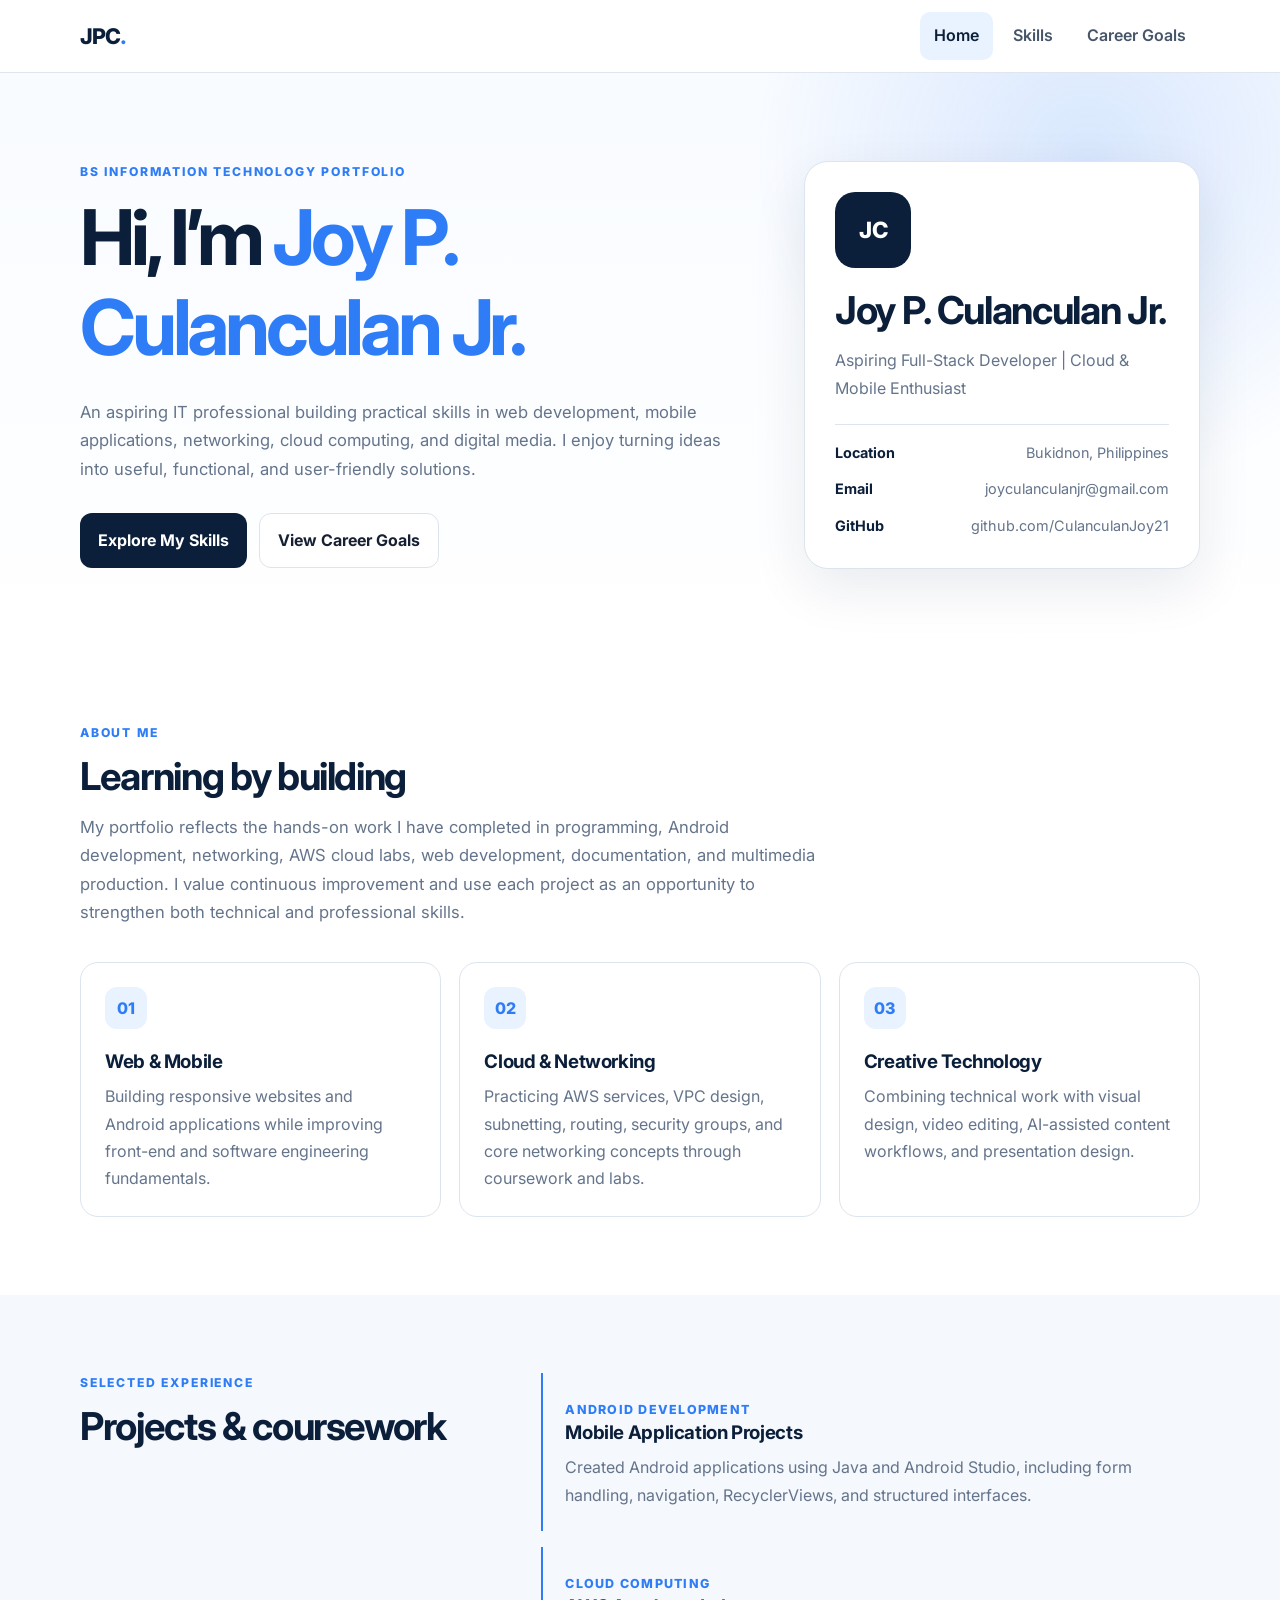
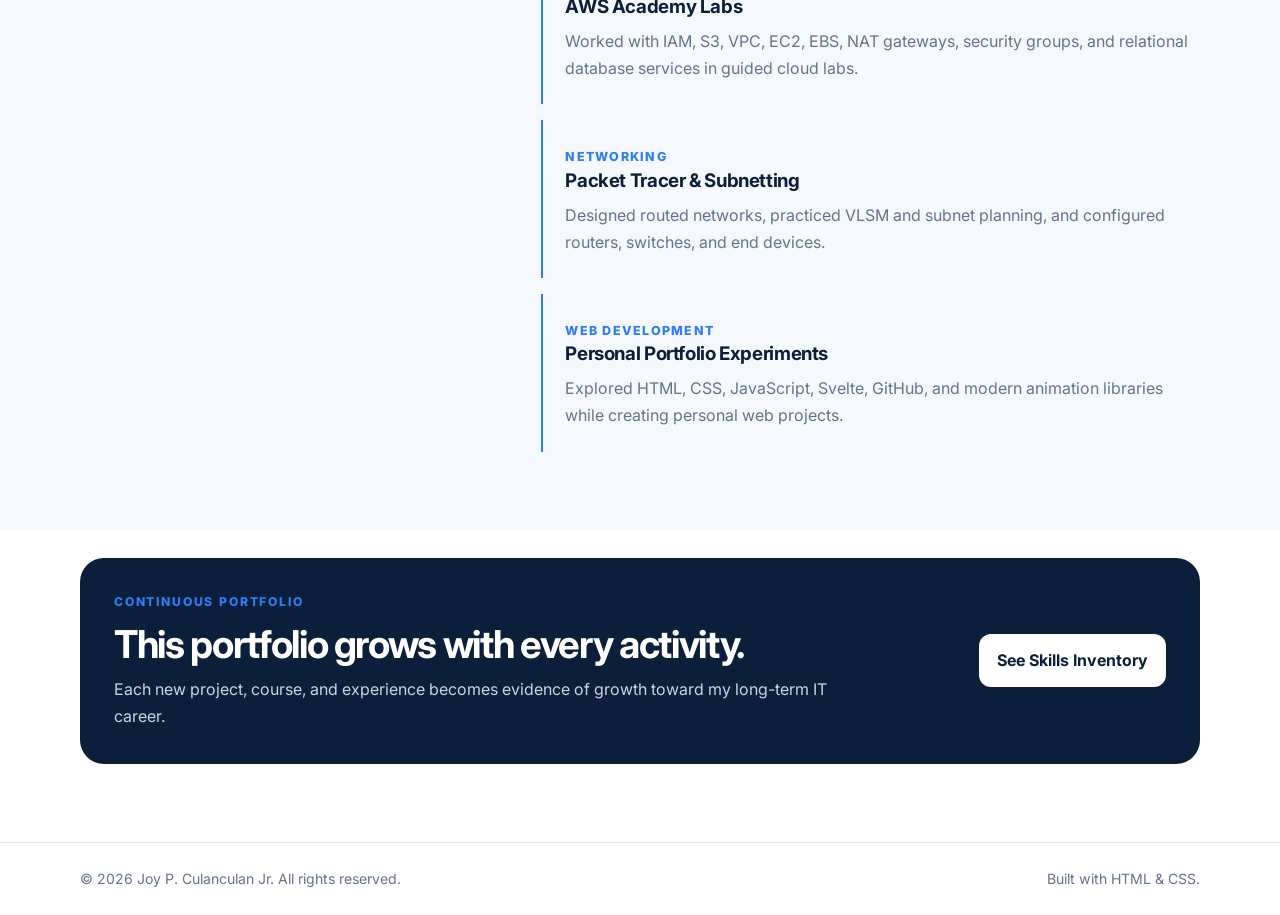
==== index.html @ 233f4e14 "Add files via upload Upload portfolio website" ====
<!DOCTYPE html>
<html lang="en">
<head>
  <meta charset="UTF-8" />
  <meta name="viewport" content="width=device-width, initial-scale=1.0" />
  <meta name="description" content="Portfolio of Joy P. Culanculan Jr., an aspiring IT professional focused on web, mobile, cloud, networking, and multimedia." />
  <title>Joy Culanculan | Portfolio</title>
  <link rel="preconnect" href="https://fonts.googleapis.com">
  <link rel="preconnect" href="https://fonts.gstatic.com" crossorigin>
  <link href="https://fonts.googleapis.com/css2?family=Inter:wght@400;500;600;700;800&display=swap" rel="stylesheet">
  <link rel="stylesheet" href="styles.css" />
</head>
<body>
  <header class="site-header">
    <div class="container nav-wrap">
      <a class="brand" href="index.html">JPC<span>.</span></a>
      <nav aria-label="Primary navigation">
        <a class="active" href="index.html">Home</a>
        <a href="skills.html">Skills</a>
        <a href="goals.html">Career Goals</a>
      </nav>
    </div>
  </header>

  <main>
    <section class="hero">
      <div class="container hero-grid">
        <div>
          <p class="eyebrow">BS Information Technology Portfolio</p>
          <h1>Hi, I’m <span>Joy P. Culanculan Jr.</span></h1>
          <p class="hero-copy">
            An aspiring IT professional building practical skills in web development, mobile applications,
            networking, cloud computing, and digital media. I enjoy turning ideas into useful, functional,
            and user-friendly solutions.
          </p>
          <div class="hero-actions">
            <a class="btn primary" href="skills.html">Explore My Skills</a>
            <a class="btn secondary" href="goals.html">View Career Goals</a>
          </div>
        </div>

        <aside class="profile-card">
          <div class="avatar">JC</div>
          <h2>Joy P. Culanculan Jr.</h2>
          <p>Aspiring Full-Stack Developer | Cloud & Mobile Enthusiast</p>
          <div class="contact-list">
            <div><strong>Location</strong><span>Bukidnon, Philippines</span></div>
            <div><strong>Email</strong><span>joyculanculanjr@gmail.com</span></div>
            <div><strong>GitHub</strong><span>github.com/CulanculanJoy21</span></div>
          </div>
        </aside>
      </div>
    </section>

    <section class="section">
      <div class="container">
        <div class="section-heading">
          <p class="eyebrow">About Me</p>
          <h2>Learning by building</h2>
          <p>
            My portfolio reflects the hands-on work I have completed in programming, Android development,
            networking, AWS cloud labs, web development, documentation, and multimedia production. I value
            continuous improvement and use each project as an opportunity to strengthen both technical and
            professional skills.
          </p>
        </div>

        <div class="feature-grid">
          <article class="feature-card">
            <div class="icon">01</div>
            <h3>Web & Mobile</h3>
            <p>Building responsive websites and Android applications while improving front-end and software engineering fundamentals.</p>
          </article>
          <article class="feature-card">
            <div class="icon">02</div>
            <h3>Cloud & Networking</h3>
            <p>Practicing AWS services, VPC design, subnetting, routing, security groups, and core networking concepts through coursework and labs.</p>
          </article>
          <article class="feature-card">
            <div class="icon">03</div>
            <h3>Creative Technology</h3>
            <p>Combining technical work with visual design, video editing, AI-assisted content workflows, and presentation design.</p>
          </article>
        </div>
      </div>
    </section>

    <section class="section alt">
      <div class="container two-col">
        <div>
          <p class="eyebrow">Selected Experience</p>
          <h2>Projects & coursework</h2>
        </div>
        <div class="timeline">
          <article>
            <span>Android Development</span>
            <h3>Mobile Application Projects</h3>
            <p>Created Android applications using Java and Android Studio, including form handling, navigation, RecyclerViews, and structured interfaces.</p>
          </article>
          <article>
            <span>Cloud Computing</span>
            <h3>AWS Academy Labs</h3>
            <p>Worked with IAM, S3, VPC, EC2, EBS, NAT gateways, security groups, and relational database services in guided cloud labs.</p>
          </article>
          <article>
            <span>Networking</span>
            <h3>Packet Tracer & Subnetting</h3>
            <p>Designed routed networks, practiced VLSM and subnet planning, and configured routers, switches, and end devices.</p>
          </article>
          <article>
            <span>Web Development</span>
            <h3>Personal Portfolio Experiments</h3>
            <p>Explored HTML, CSS, JavaScript, Svelte, GitHub, and modern animation libraries while creating personal web projects.</p>
          </article>
        </div>
      </div>
    </section>

    <section class="cta-section">
      <div class="container cta-box">
        <div>
          <p class="eyebrow">Continuous Portfolio</p>
          <h2>This portfolio grows with every activity.</h2>
          <p>Each new project, course, and experience becomes evidence of growth toward my long-term IT career.</p>
        </div>
        <a class="btn primary" href="skills.html">See Skills Inventory</a>
      </div>
    </section>
  </main>

  <footer>
    <div class="container footer-wrap">
      <p>© 2026 Joy P. Culanculan Jr. All rights reserved.</p>
      <p>Built with HTML & CSS.</p>
    </div>
  </footer>
</body>
</html>
---- styles.css ----
:root {
  --navy: #0b1f3a;
  --navy-2: #102b50;
  --accent: #2e7df6;
  --accent-soft: #e9f2ff;
  --ink: #172033;
  --muted: #64748b;
  --line: #dce4ee;
  --surface: #ffffff;
  --surface-2: #f5f8fc;
  --success: #157347;
  --warning: #9a6700;
  --beginner: #7c3aed;
  --novice: #64748b;
  --shadow: 0 18px 55px rgba(11,31,58,.09);
}

* { box-sizing: border-box; }
html { scroll-behavior: smooth; }
body {
  margin: 0;
  font-family: "Inter", Arial, sans-serif;
  color: var(--ink);
  background: var(--surface);
  line-height: 1.7;
}
a { color: inherit; text-decoration: none; }
img { max-width: 100%; }
.container { width: min(1120px, calc(100% - 40px)); margin: 0 auto; }
.narrow { width: min(820px, 100%); }

.site-header {
  position: sticky;
  top: 0;
  z-index: 20;
  background: rgba(255,255,255,.94);
  border-bottom: 1px solid rgba(220,228,238,.9);
  backdrop-filter: blur(12px);
}
.nav-wrap { display: flex; align-items: center; justify-content: space-between; min-height: 72px; gap: 20px; }
.brand { font-size: 1.35rem; font-weight: 800; color: var(--navy); letter-spacing: -.04em; }
.brand span { color: var(--accent); }
nav { display: flex; gap: 6px; flex-wrap: wrap; }
nav a { padding: 10px 14px; border-radius: 10px; font-weight: 600; color: #475569; }
nav a:hover, nav a.active { color: var(--navy); background: var(--accent-soft); }

.hero {
  padding: 88px 0 76px;
  background:
    radial-gradient(circle at 85% 15%, rgba(46,125,246,.16), transparent 28%),
    linear-gradient(180deg, #f8fbff 0%, #ffffff 100%);
}
.hero-grid { display: grid; grid-template-columns: 1.35fr .8fr; gap: 56px; align-items: center; }
.eyebrow { text-transform: uppercase; letter-spacing: .15em; font-size: .76rem; font-weight: 800; color: var(--accent); margin: 0 0 10px; }
h1, h2, h3 { line-height: 1.18; color: var(--navy); }
h1 { font-size: clamp(2.5rem, 6vw, 5rem); letter-spacing: -.055em; margin: 0 0 24px; }
h1 span { color: var(--accent); }
h2 { font-size: clamp(1.8rem, 3vw, 2.6rem); letter-spacing: -.035em; margin: 0 0 14px; }
h3 { margin: 0 0 10px; letter-spacing: -.02em; }
p { margin-top: 0; }
.hero-copy, .page-hero p, .section-heading > p:last-child { color: var(--muted); font-size: 1.04rem; }
.hero-actions { display: flex; gap: 12px; flex-wrap: wrap; margin-top: 30px; }
.btn { display: inline-flex; align-items: center; justify-content: center; padding: 13px 18px; border-radius: 12px; font-weight: 700; transition: .2s ease; }
.btn.primary { background: var(--navy); color: white; }
.btn.primary:hover { transform: translateY(-2px); background: var(--navy-2); }
.btn.secondary { border: 1px solid var(--line); background: white; }
.btn.secondary:hover { border-color: var(--accent); color: var(--accent); }
.profile-card { background: white; border: 1px solid var(--line); box-shadow: var(--shadow); border-radius: 24px; padding: 30px; }
.avatar { width: 76px; height: 76px; border-radius: 20px; display: grid; place-items: center; background: var(--navy); color: white; font-weight: 800; font-size: 1.4rem; margin-bottom: 20px; }
.profile-card > p { color: var(--muted); }
.contact-list { border-top: 1px solid var(--line); margin-top: 22px; padding-top: 16px; display: grid; gap: 12px; }
.contact-list div { display: flex; justify-content: space-between; gap: 14px; font-size: .9rem; }
.contact-list strong { color: var(--navy); }
.contact-list span { color: var(--muted); text-align: right; overflow-wrap: anywhere; }

.section { padding: 78px 0; }
.section.alt { background: var(--surface-2); }
.section-heading { max-width: 760px; margin-bottom: 36px; }
.feature-grid, .gap-grid, .domain-grid { display: grid; grid-template-columns: repeat(3, 1fr); gap: 18px; }
.feature-card, .gap-grid article, .domain-grid article, .value-cards article { border: 1px solid var(--line); background: white; border-radius: 18px; padding: 24px; }
.feature-card .icon { width: 42px; height: 42px; border-radius: 12px; background: var(--accent-soft); color: var(--accent); display: grid; place-items: center; font-weight: 800; margin-bottom: 22px; }
.feature-card p, .gap-grid p, .domain-grid p, .value-cards p { color: var(--muted); margin-bottom: 0; }
.two-col { display: grid; grid-template-columns: .8fr 1.3fr; gap: 56px; align-items: start; }
.top-align { align-items: start; }
.timeline { display: grid; gap: 16px; }
.timeline article { padding: 22px 0 22px 22px; border-left: 2px solid var(--accent); }
.timeline article span { color: var(--accent); font-size: .78rem; font-weight: 800; text-transform: uppercase; letter-spacing: .1em; }
.timeline article p { color: var(--muted); margin: 0; }

.page-hero { padding: 76px 0 56px; background: linear-gradient(180deg, #f5f9ff 0%, #ffffff 100%); }
.page-hero h1 { font-size: clamp(2.3rem, 5vw, 4.5rem); }
.scale-card { border: 1px solid var(--line); border-radius: 18px; padding: 22px; background: #fbfdff; margin-bottom: 44px; }
.scale-grid { display: grid; grid-template-columns: repeat(5, 1fr); gap: 10px; margin-top: 12px; }
.scale-grid span { font-size: .82rem; color: var(--muted); }
.scale-grid b { display: block; color: var(--navy); }
.skills-sections { display: grid; gap: 58px; }
.skill-category { scroll-margin-top: 90px; }
.category-title { display: flex; align-items: flex-start; gap: 16px; margin-bottom: 20px; }
.category-title > span { flex: 0 0 auto; width: 42px; height: 42px; border-radius: 12px; display: grid; place-items: center; background: var(--navy); color: white; font-weight: 800; }
.category-title h2 { margin-bottom: 4px; font-size: 1.55rem; }
.category-title p { color: var(--muted); margin: 0; }
.skill-grid { display: grid; grid-template-columns: repeat(3, 1fr); gap: 16px; }
.skill-card { border: 1px solid var(--line); border-radius: 16px; padding: 22px; background: white; box-shadow: 0 8px 28px rgba(15,23,42,.04); }
.skill-card p { color: var(--muted); font-size: .92rem; margin-bottom: 0; }
.skill-top { display: flex; justify-content: space-between; align-items: flex-start; gap: 12px; margin-bottom: 8px; }
.skill-top h3 { font-size: 1.04rem; }
.badge { font-size: .7rem; font-weight: 800; border-radius: 999px; padding: 5px 8px; white-space: nowrap; background: #eef2f7; color: #475569; }
.badge.proficient { background: #e7f6ee; color: var(--success); }
.badge.intermediate { background: #fff4d6; color: var(--warning); }
.badge.beginner { background: #f0e9ff; color: var(--beginner); }
.badge.novice { background: #eef2f7; color: var(--novice); }
.gap-grid { grid-template-columns: repeat(3, 1fr); }

.goal-timeline { display: grid; gap: 22px; }
.goal-card { display: grid; grid-template-columns: 150px 1fr; gap: 28px; border: 1px solid var(--line); border-radius: 20px; padding: 28px; background: white; box-shadow: 0 8px 32px rgba(15,23,42,.04); }
.goal-year { width: 118px; height: 58px; display: grid; place-items: center; border-radius: 14px; background: var(--navy); color: white; font-weight: 800; }
ul { padding-left: 22px; }
li { margin-bottom: 8px; color: #475569; }
.domain-grid { grid-template-columns: repeat(2, 1fr); }
.plan-table-wrap { overflow-x: auto; border: 1px solid var(--line); border-radius: 18px; }
.plan-table { width: 100%; border-collapse: collapse; min-width: 820px; background: white; }
.plan-table th { background: var(--navy); color: white; text-align: left; font-size: .82rem; letter-spacing: .02em; }
.plan-table th, .plan-table td { padding: 16px; border-bottom: 1px solid var(--line); vertical-align: top; }
.plan-table td { color: #475569; font-size: .9rem; }
.plan-table tbody tr:last-child td { border-bottom: 0; }
.values-grid { display: grid; grid-template-columns: .7fr 1.3fr; gap: 46px; }
.value-cards { display: grid; grid-template-columns: repeat(2, 1fr); gap: 16px; }

.cta-section { padding: 28px 0 78px; }
.cta-box { background: var(--navy); color: white; border-radius: 24px; padding: 34px; display: flex; justify-content: space-between; gap: 30px; align-items: center; }
.cta-box h2 { color: white; margin-bottom: 8px; }
.cta-box p:not(.eyebrow) { color: #cbd5e1; margin: 0; max-width: 760px; }
.cta-box .btn.primary { background: white; color: var(--navy); white-space: nowrap; }
footer { border-top: 1px solid var(--line); padding: 24px 0; }
.footer-wrap { display: flex; justify-content: space-between; gap: 20px; color: var(--muted); font-size: .88rem; }
.footer-wrap p { margin: 0; }
.footer-wrap a { color: var(--accent); font-weight: 700; }

@media (max-width: 900px) {
  .hero-grid, .two-col, .values-grid { grid-template-columns: 1fr; }
  .feature-grid, .skill-grid, .gap-grid { grid-template-columns: repeat(2, 1fr); }
  .scale-grid { grid-template-columns: repeat(2, 1fr); }
  .goal-card { grid-template-columns: 1fr; }
  .cta-box { align-items: flex-start; flex-direction: column; }
}

@media (max-width: 640px) {
  .container { width: min(100% - 28px, 1120px); }
  .nav-wrap { align-items: flex-start; flex-direction: column; padding: 14px 0; }
  nav { width: 100%; }
  nav a { flex: 1; text-align: center; padding: 9px 8px; font-size: .86rem; }
  .hero, .page-hero { padding-top: 52px; }
  .section { padding: 58px 0; }
  .feature-grid, .skill-grid, .gap-grid, .domain-grid, .value-cards, .scale-grid { grid-template-columns: 1fr; }
  .profile-card { padding: 22px; }
  .contact-list div { flex-direction: column; gap: 2px; }
  .contact-list span { text-align: left; }
  .category-title { align-items: center; }
  .skill-top { flex-direction: column; }
  .footer-wrap { flex-direction: column; }
}
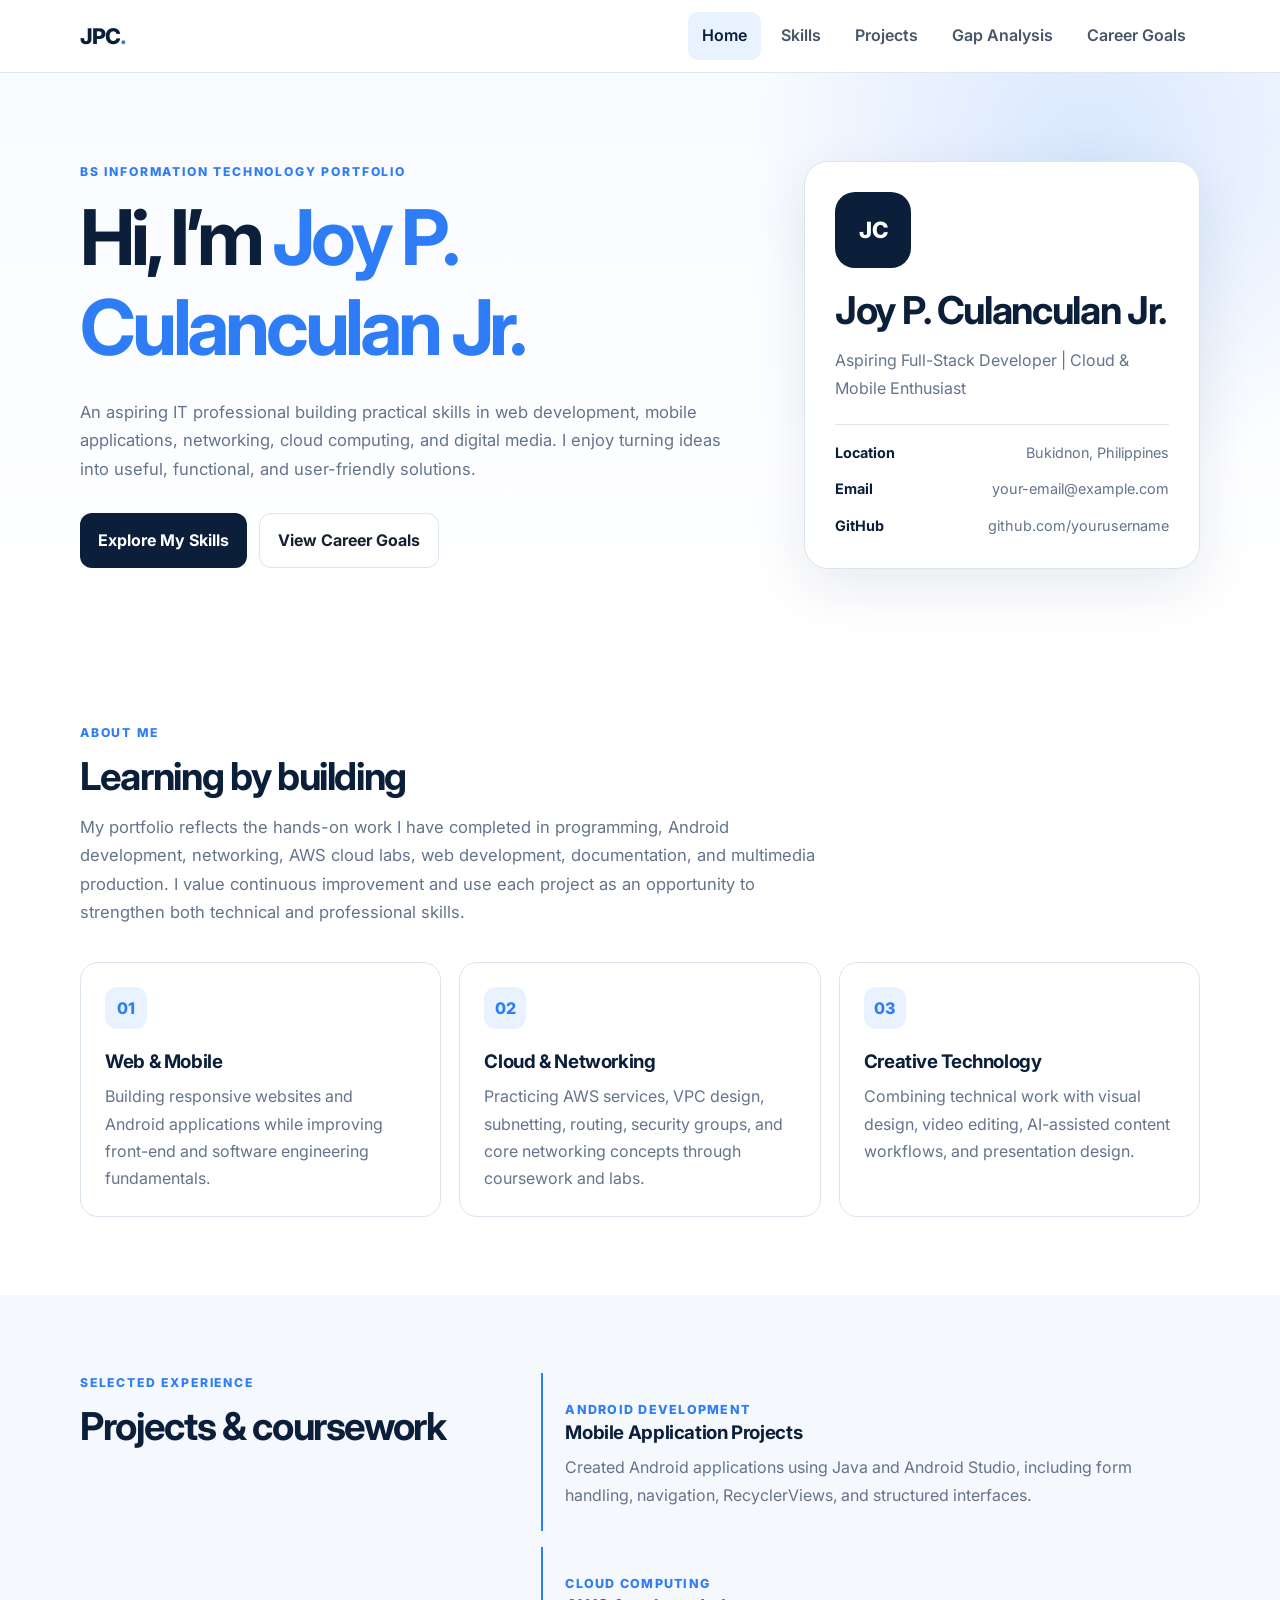
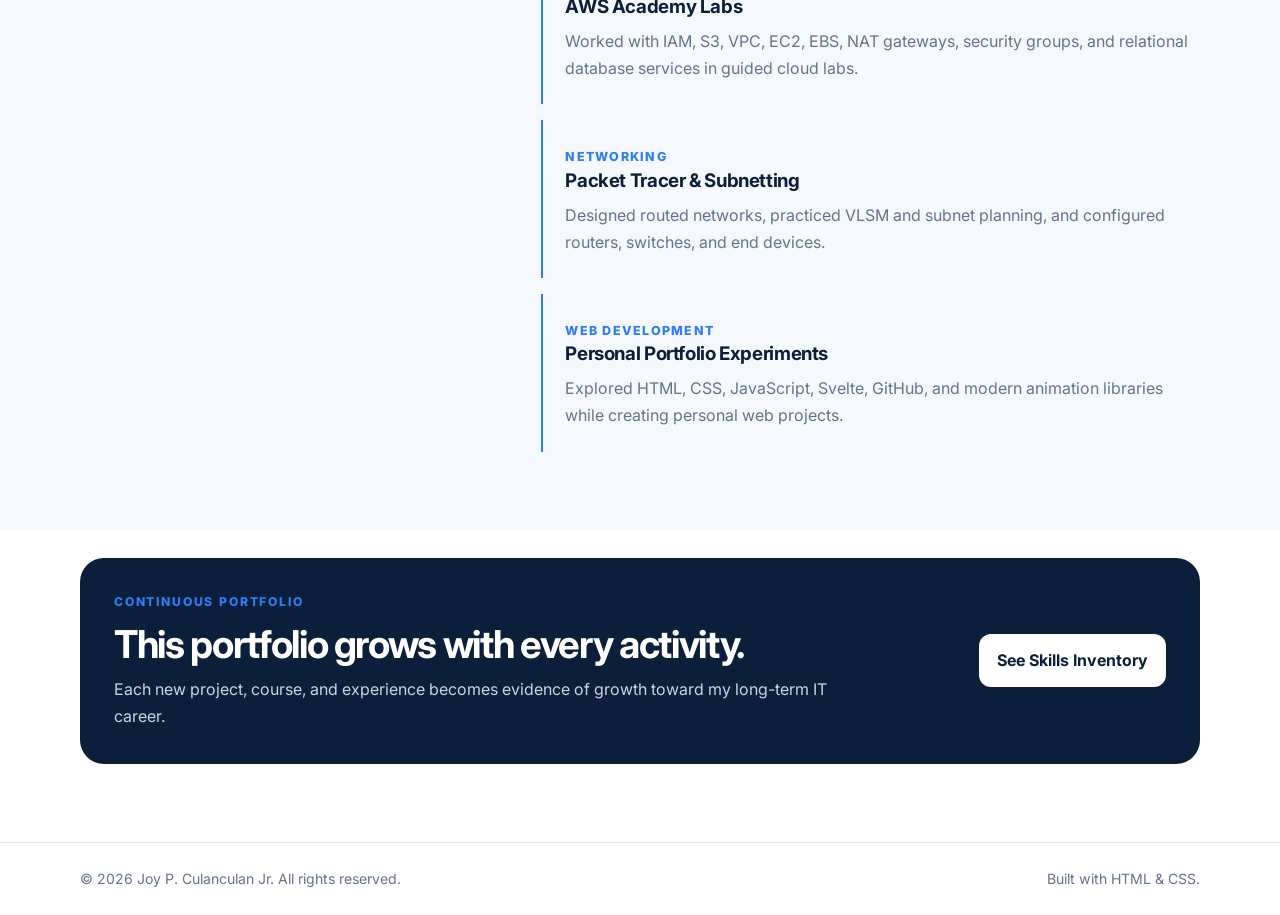
==== commit 52264403: "Add files via upload" ====
--- a/index.html
+++ b/index.html
@@ -17,6 +17,8 @@
       <nav aria-label="Primary navigation">
         <a class="active" href="index.html">Home</a>
         <a href="skills.html">Skills</a>
+        <a href="projects.html">Projects</a>
+        <a href="gap-analysis.html">Gap Analysis</a>
         <a href="goals.html">Career Goals</a>
       </nav>
     </div>
@@ -45,8 +47,8 @@
           <p>Aspiring Full-Stack Developer | Cloud & Mobile Enthusiast</p>
           <div class="contact-list">
             <div><strong>Location</strong><span>Bukidnon, Philippines</span></div>
-            <div><strong>Email</strong><span>joyculanculanjr@gmail.com</span></div>
-            <div><strong>GitHub</strong><span>github.com/CulanculanJoy21</span></div>
+            <div><strong>Email</strong><span>your-email@example.com</span></div>
+            <div><strong>GitHub</strong><span>github.com/yourusername</span></div>
           </div>
         </aside>
       </div>
--- a/styles.css
+++ b/styles.css
@@ -159,3 +159,71 @@
   .skill-top { flex-direction: column; }
   .footer-wrap { flex-direction: column; }
 }
+
+
+/* Projects Page */
+.project-list { display: grid; gap: 26px; }
+.project-detail-card { border: 1px solid var(--line); border-radius: 22px; padding: 30px; background: white; box-shadow: 0 10px 36px rgba(15,23,42,.05); }
+.project-header-row { display: flex; justify-content: space-between; align-items: flex-start; gap: 24px; padding-bottom: 24px; border-bottom: 1px solid var(--line); }
+.project-header-row h2 { margin-bottom: 7px; }
+.project-role { color: var(--muted); margin: 0; font-weight: 600; }
+.project-status { flex: 0 0 auto; padding: 7px 11px; border-radius: 999px; font-size: .72rem; font-weight: 800; }
+.project-status.deployed { background: #e7f6ee; color: var(--success); }
+.project-status.progress { background: #fff4d6; color: var(--warning); }
+.project-status.academic { background: var(--accent-soft); color: var(--accent); }
+.project-detail-grid { display: grid; grid-template-columns: repeat(2, 1fr); gap: 0; margin-top: 8px; }
+.project-field { padding: 22px 24px 18px 0; }
+.project-field:nth-child(even) { padding-left: 24px; border-left: 1px solid var(--line); }
+.project-field:nth-child(n+3) { border-top: 1px solid var(--line); }
+.project-field h3 { font-size: 1rem; margin-bottom: 8px; }
+.project-field p, .project-field li { color: #475569; font-size: .91rem; }
+.project-field ul { margin-bottom: 0; }
+.tag-list { display: flex; flex-wrap: wrap; gap: 8px; }
+.tag-list span { padding: 6px 9px; border-radius: 999px; background: var(--surface-2); border: 1px solid var(--line); color: #475569; font-size: .74rem; font-weight: 700; }
+.evidence-box { margin-top: 22px; border: 1px solid #cfe0ff; border-radius: 16px; background: #f7fbff; padding: 20px; display: flex; justify-content: space-between; align-items: center; gap: 22px; }
+.evidence-box p { color: var(--muted); margin: 5px 0 0; font-size: .88rem; }
+.evidence-label { display: block; color: var(--accent); text-transform: uppercase; letter-spacing: .1em; font-size: .68rem; font-weight: 800; margin-bottom: 4px; }
+.muted-evidence { border-color: var(--line); background: #fbfcfe; }
+.evidence-placeholder { flex: 0 0 auto; padding: 9px 12px; border-radius: 10px; border: 1px dashed #b6c4d6; color: var(--muted); font-size: .78rem; font-weight: 700; }
+
+/* Gap Analysis */
+.gap-summary-grid { display: grid; grid-template-columns: repeat(3, 1fr); gap: 16px; }
+.gap-summary-grid article { border: 1px solid var(--line); border-radius: 18px; padding: 22px; background: white; }
+.gap-summary-grid span { display: block; color: var(--accent); text-transform: uppercase; letter-spacing: .1em; font-size: .68rem; font-weight: 800; margin-bottom: 8px; }
+.gap-summary-grid strong { display: block; color: var(--navy); font-size: 1.05rem; margin-bottom: 8px; }
+.gap-summary-grid p { color: var(--muted); font-size: .88rem; margin: 0; }
+.roadmap-list { display: grid; gap: 18px; }
+.roadmap-card { display: grid; grid-template-columns: 74px 1fr; gap: 22px; border: 1px solid var(--line); border-radius: 20px; padding: 26px; background: white; }
+.roadmap-number { width: 54px; height: 54px; border-radius: 15px; display: grid; place-items: center; background: var(--navy); color: white; font-weight: 800; }
+.roadmap-title { display: flex; align-items: flex-start; justify-content: space-between; gap: 20px; margin-bottom: 18px; }
+.roadmap-title .eyebrow { margin-bottom: 3px; }
+.roadmap-title h3 { font-size: 1.25rem; margin-bottom: 0; }
+.priority { flex: 0 0 auto; border-radius: 999px; padding: 6px 9px; font-size: .69rem; font-weight: 800; }
+.priority.high { background: #ffe8e6; color: #b42318; }
+.priority.medium { background: #fff4d6; color: var(--warning); }
+.roadmap-columns { display: grid; grid-template-columns: repeat(3, 1fr); gap: 18px; }
+.roadmap-columns > div { padding-right: 18px; border-right: 1px solid var(--line); }
+.roadmap-columns > div:last-child { border-right: 0; padding-right: 0; }
+.roadmap-columns strong { display: block; color: var(--navy); font-size: .82rem; margin-bottom: 6px; }
+.roadmap-columns p { color: var(--muted); font-size: .86rem; margin: 0; }
+.milestone { margin-top: 20px; padding: 13px 15px; background: var(--surface-2); border-radius: 12px; color: #475569; font-size: .82rem; }
+.milestone b { color: var(--navy); }
+.roadmap-phases { display: grid; grid-template-columns: repeat(3, 1fr); gap: 16px; }
+.roadmap-phases article { border: 1px solid var(--line); border-radius: 18px; padding: 23px; background: white; }
+.roadmap-phases span { color: var(--accent); font-size: .75rem; font-weight: 800; text-transform: uppercase; letter-spacing: .08em; }
+.roadmap-phases h3 { margin-top: 14px; }
+.roadmap-phases p { color: var(--muted); margin: 0; font-size: .9rem; }
+
+@media (max-width: 900px) {
+  .project-detail-grid, .roadmap-columns, .gap-summary-grid, .roadmap-phases { grid-template-columns: 1fr; }
+  .project-field, .project-field:nth-child(even) { padding: 18px 0; border-left: 0; border-top: 1px solid var(--line); }
+  .project-field:first-child { border-top: 0; }
+  .roadmap-columns > div { padding: 0 0 16px; border-right: 0; border-bottom: 1px solid var(--line); }
+  .roadmap-columns > div:last-child { border-bottom: 0; padding-bottom: 0; }
+}
+
+@media (max-width: 640px) {
+  .project-header-row, .evidence-box, .roadmap-title { flex-direction: column; align-items: flex-start; }
+  .project-detail-card { padding: 22px; }
+  .roadmap-card { grid-template-columns: 1fr; padding: 22px; }
+}
